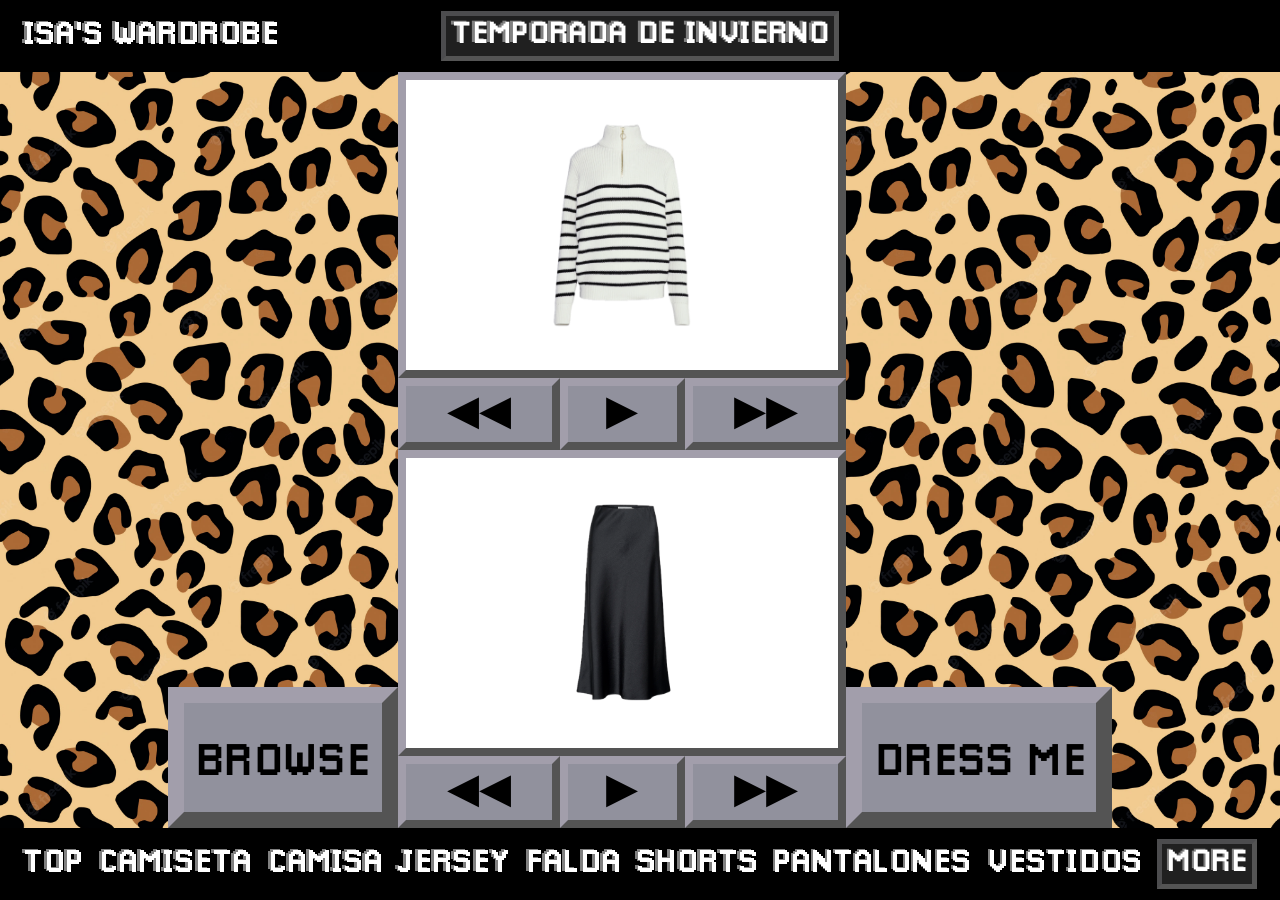
==== index.html @ 226e9b0c "Actualización" ====
<!DOCTYPE html>
<html lang="en">

<head>
    <meta charset="UTF-8">
    <meta http-equiv="X-UA-Compatible" content="IE=edge">
    <meta name="viewport" content="width=device-width, initial-scale=1.0">
    <link rel="manifest" href="manifest.json">
    <meta name="theme-color" content="#000000">
    <meta name="apple-mobile-web-app-capable" content="yes">
    <meta name="apple-mobile-web-app-status-bar-style" content="black-translucent">
    <meta name="apple-mobile-web-app-title" content="Clueless Closet">
    <link rel="apple-touch-icon" href="assets/images/icon-192.png">
    <link rel="stylesheet" href="reset.css">
    <link rel="stylesheet" href="styles.css">
    <title>Ugh, as if! | CHER'S WARDROBE</title>
    <link rel="icon" type="image/x-icon" href="assets/images/pc.png">
</head>

<body>

    <nav>
        <ul>
            <li>ISA'S WARDROBE</li>
            <li class="seasonContainer">
                <div class="smallBtn" id="seasonBtn">TEMPORADA DE INVIERNO</div>
                <div id="seasonDropdown" class="noDisplay">
                    <div class="smallBtn seasonOption" data-season="winter">TEMPORADA DE INVIERNO</div>
                    <div class="smallBtn seasonOption" data-season="summer">TEMPORADA DE VERANO</div>
                </div>
            </li>
            <li></li>
        </ul>
    </nav>

    <main>
        <div>
            <div class="bigBtn" id="browseBtn">BROWSE</div>

            <div id="clothesDiv">
                <div id="topCarousel">
                    <div class="carouselContainer"></div>
                </div>

                <div class="carouselBtnDiv">
                    <span class="carouselBtn top prev">◂◂</span>
                    <span class="carouselBtn top next">▸</span>
                    <span class="carouselBtn top next">▸▸</span>
                </div>

                <div id="bottomCarousel">
                    <div class="carouselContainer"></div>
                </div>
                
                <div class="carouselBtnDiv">
                    <span class="carouselBtn bottom prev">◂◂</span>
                    <span class="carouselBtn bottom next">▸</span>
                    <span class="carouselBtn bottom next">▸▸</span>
                </div>
                <div id="tryOnContainer" class="noDisplay">
                    <div class="tryOnPreviewArea">
                        <img id="tryOnModelImg" src="assets/images/models/modelo_isa_1.png" alt="Model Preview">
                        <div id="tryOnStatus" class="noDisplay">
                            <div class="spinner"></div>
                            <span id="tryOnStatusText">GENERATING OUTFIT WITH IDM-VTON...</span>
                        </div>
                    </div>
                    <div class="tryOnControls">
                        <button id="runTryOnBtn" class="smallBtn">TRY ON WITH AI</button>
                        <button id="closeTryOnBtn" class="smallBtn">CLOSE</button>
                    </div>
                </div>
            </div>

            <div class="bigBtn" id="dressMeBtn">DRESS ME</div>
        </div>
    </main>

    <footer>
        <ul>
            <!-- <li>SHOES</li> -->
            <!-- <li>JEWELRY</li> -->
            <!-- <li>SCARVES</li> -->
            <!-- <li>PANTYHOSE</li> -->
            <!-- <li>UNDERWEAR</li> -->
            <!-- <li>PANTS</li> -->
            <li class="typeFilter" data-type="top" data-category="top">TOP</li>
            <li class="typeFilter" data-type="camiseta" data-category="top">CAMISETA</li>
            <li class="typeFilter" data-type="camisa" data-category="top">CAMISA</li>
            <li class="typeFilter" data-type="jersey" data-category="top">JERSEY</li>
            <li class="typeFilter" data-type="falda" data-category="bottom">FALDA</li>
            <li class="typeFilter" data-type="shorts" data-category="bottom">SHORTS</li>
            <li class="typeFilter" data-type="pantalones" data-category="bottom">PANTALONES</li>
            <li class="typeFilter" data-type="vestidos" data-category="dress">VESTIDOS</li>


            <li>
                <a href="https://github.com/praxeds" target="_blank"><div class="smallBtn">MORE</div></a>
            </li>
        </ul>
    </footer>

    <aside id="popUpDiv" class="noDisplay">
        <div id="popUp">
            <div id="popUpText"></div>
            <div id="popUpButtons" class="noDisplay">
                <button id="popUpYesBtn" class="smallBtn">YES</button>
                <button id="popUpNoBtn" class="smallBtn">NO</button>
            </div>
        </div>
        <div id="popUpShadow"></div>
    </aside>
    <!-- <aside id="overlay"></aside> -->
    <script src="script.js"></script>
</body>

</html>
---- styles.css ----
@font-face {
    font-family: "Pixellari";
    src: url("assets/fonts/Pixellari/Pixellari.woff2") format("woff2"),
        url("assets/fonts/Pixellari/Pixellari.woff") format("woff");
    font-weight: bold;
    font-style: normal;
    font-display: swap;
}

#overlay {
    width: 100%;
    height: 100%;
    position: absolute;
    left: 0;
    top: 0;
    background: url("assets/images/overlay.jpg");
    background-size: cover;
    mix-blend-mode: multiply;
    opacity: 0.2;
    pointer-events: none;
    z-index: 3;
}

#popUp,
#popUpShadow {
    position: absolute;
    width: 73vw;
    min-height: 12vw;
    left: 50%;
    top: 50%;
    padding: 1.5vw;
    box-sizing: border-box;
}

#popUp {
    background-color: white;
    transform: translate(-50%, -50%);
    display: flex;
    flex-direction: column;
    justify-content: center;
    align-items: center;
    font-size: 5vw;
    text-align: center;
    outline: 0.5vmin solid black;
    z-index: 10;
}

#popUpText {
    margin-bottom: 1vw;
}

#popUpButtons {
    display: flex;
    gap: 2vw;
    justify-content: center;
    width: 100%;
}

#popUpButtons button {
    padding: 0.5vw 2vw;
    font-size: 3vw;
}

#popUpShadow {
    background-color: black;
    transform: translate(-48%, -40%);
    opacity: 0.8;
    z-index: 9;
}

body {
    height: 100vh;
    display: flex;
    flex-direction: column;
    font-family: "Pixellari";
    overflow: hidden;
}

main {
    flex: 1;
    background: palevioletred;
    overflow: hidden;
}

a {
    text-decoration: none;
}

nav {
    position: relative;
}

nav,
footer {
    height: 3%;
    background: black;
    display: flex;
    align-items: center;
    padding: 2.5vmin;
}

main {
    flex: 1;
    background: palevioletred;
}

nav>ul,
footer>ul {
    width: 100%;
    color: white;
    font-size: 2.5vw;
    display: flex;
    justify-content: space-between;
    align-items: center;
}

nav>ul>li {
    width: 33.33%;
    text-shadow: -0.2vw -0.1vw gray;
    display: flex;
    align-items: center;
}

nav>ul>li:nth-of-type(1) {
    justify-content: flex-start;
}

nav>ul>li:nth-of-type(2) {
    justify-content: center;
    text-align: center;
}

nav>ul>li:nth-of-type(3) {
    justify-content: flex-end;
}

footer>ul>li {
    cursor: pointer;
    text-shadow: -0.2vw -0.1vw gray;
    transition: color 0.2s, text-shadow 0.2s;
}

footer>ul>li.activeFilter {
    color: #ffff00;
    text-shadow: 0.1vw 0.1vw 0px #ff007f, -0.1vw -0.1vw 0px #000;
    text-decoration: underline;
}

main>div {
    width: 100%;
    height: 100%;
    background-image: url("assets/images/leopardPattern.png");
    background-size: 50%;
    display: flex;
    justify-content: center;
    align-items: center;
}

#clothesDiv {
    height: 100%;
    width: 35vw;
    display: flex;
    flex-direction: column;
    align-items: center;
}

.carouselBtnDiv {
    width: 100%;
    height: 8vh;
    display: flex;
    justify-content: center;
}

#topCarousel,
#bottomCarousel {
    flex: 1;
    width: 100%;
    box-sizing: border-box;
    background: white;
}

#clothesDiv.vestidosActive #bottomCarousel,
#clothesDiv.vestidosActive .carouselBtnDiv:nth-of-type(2) {
    display: none !important;
}

#clothesDiv.vestidosActive #topCarousel {
    flex: 2;
}

.carouselContainer {
    width: 100%;
    height: 100%;
    position: relative;
}

img {
    height: 70%;
    width: 70%;
    object-fit: contain;
    position: absolute;
    left: 50%;
    top: 50%;
    transform: translate(-50%, -50%);
}

.noDisplay {
    display: none !important;
}


/*!Button Styles*/
.smallBtn,
.bigBtn,
.carouselBtn {
    cursor: pointer;
}

.smallBtn:focus,
.smallBtn:hover,
.bigBtn,
.bigBtn:active,
.carouselBtn,
.carouselBtn:active {
    color: black;
}


.smallBtn:focus,
.smallBtn:hover,
.bigBtn:active,
.carouselBtn:active {
    background: #3330c9;
}

.smallBtn:focus,
.smallBtn:hover,
.bigBtn:active,
.carouselBtn:active {
    text-shadow: -0.2vw -0.1vw gray;
    border-bottom-color: #000;
    border-left-color: #a6b3ff;
    border-right-color: #000;
    border-top-color: #a6b3ff;
}

#topCarousel,
#bottomCarousel,
.carouselBtn {
    border-bottom: 0.7vw inset #000;
    border-left: 0.7vw inset #f1ebff;
    border-right: 0.7vw inset #000;
    border-top: 0.7vw inset #f1ebff;
}

.smallBtn {
    width: auto;
    padding: 0.4vw;
    color: white;
    background: #202020;
    border-bottom: 0.4vw inset #000;
    border-left: 0.4vw inset #9f9fa2;
    border-right: 0.4vw inset #000;
    border-top: 0.4vw inset #9f9fa2;
    box-sizing: border-box;
    display: inline-flex;
    justify-content: center;
    align-items: center;
    font-size: 2.4vw;
    text-align: center;
}

.seasonContainer {
    position: relative;
    display: flex;
    justify-content: center;
    align-items: center;
    text-align: center;
}

#seasonDropdown {
    position: absolute;
    top: 0;
    left: 50%;
    transform: translateX(-50%);
    display: flex;
    flex-direction: column;
    align-items: center;
    z-index: 100;
    background: black;
    padding: 0;
    width: max-content;
}

#seasonDropdown .seasonOption {
    display: flex;
    justify-content: center;
    align-items: center;
    margin: 0;
    white-space: nowrap;
    width: 100%;
    box-sizing: border-box;
    text-align: center;
}

.bigBtn {
    background: #91919d;
    border-bottom: 1.3vw inset #000;
    border-left: 1.3vw inset #f1ebff;
    border-right: 1.3vw inset #000;
    border-top: 1.3vw inset #f1ebff;
    font-size: 3.5vw;
    padding: 2vw 0.8vw;
    padding-top: 3vw;
    align-self: end;
    min-width: 18vw;
    display: inline-flex;
    justify-content: center;
    align-items: center;
    text-align: center;
    box-sizing: border-box;
}

.carouselBtn {
    background: #91919d;
    font-size: 5vw;
    display: flex;
    justify-content: center;
    align-items: center;
}

.carouselBtn:nth-of-type(odd) {
    flex: 2;
}

.carouselBtn:nth-of-type(even) {
    flex: 1.5;
}

/* Virtual Try-On Container Styles */
#tryOnContainer {
    height: 100%;
    max-height: 100%;
    width: 100%;
    display: flex;
    flex-direction: column;
    background: white;
    border-bottom: 0.7vw inset #000;
    border-left: 0.7vw inset #f1ebff;
    border-right: 0.7vw inset #000;
    border-top: 0.7vw inset #f1ebff;
    box-sizing: border-box;
    padding: 0.5vw;
    overflow: hidden;
}

.tryOnPreviewArea {
    flex: 1;
    height: 0;
    min-height: 0;
    position: relative;
    width: 100%;
    display: flex;
    justify-content: center;
    align-items: center;
    background: #f8f8f8;
    border: 0.3vw inset #000;
    overflow: hidden;
}

#tryOnModelImg {
    height: 100%;
    width: 100%;
    max-height: 100%;
    max-width: 100%;
    object-fit: contain;
    position: relative;
}

.tryOnControls {
    display: flex;
    justify-content: space-around;
    gap: 0.5vw;
    margin-top: 0.4vw;
}

.tryOnControls button {
    flex: 1;
    font-size: 1.6vw;
    padding: 0.3vw;
}

#tryOnStatus {
    position: absolute;
    top: 0;
    left: 0;
    width: 100%;
    height: 100%;
    background: rgba(0, 0, 0, 0.82);
    color: #ffff00;
    display: flex;
    flex-direction: column;
    justify-content: center;
    align-items: center;
    gap: 1vw;
    font-size: 1.6vw;
    z-index: 5;
    text-align: center;
    padding: 0.8vw;
    box-sizing: border-box;
}

.spinner {
    width: 3.5vw;
    height: 3.5vw;
    border: 0.5vw solid #fff;
    border-top-color: #ff007f;
    border-radius: 50%;
    animation: spin 1s linear infinite;
}

@keyframes spin {
    to {
        transform: rotate(360deg);
    }
}
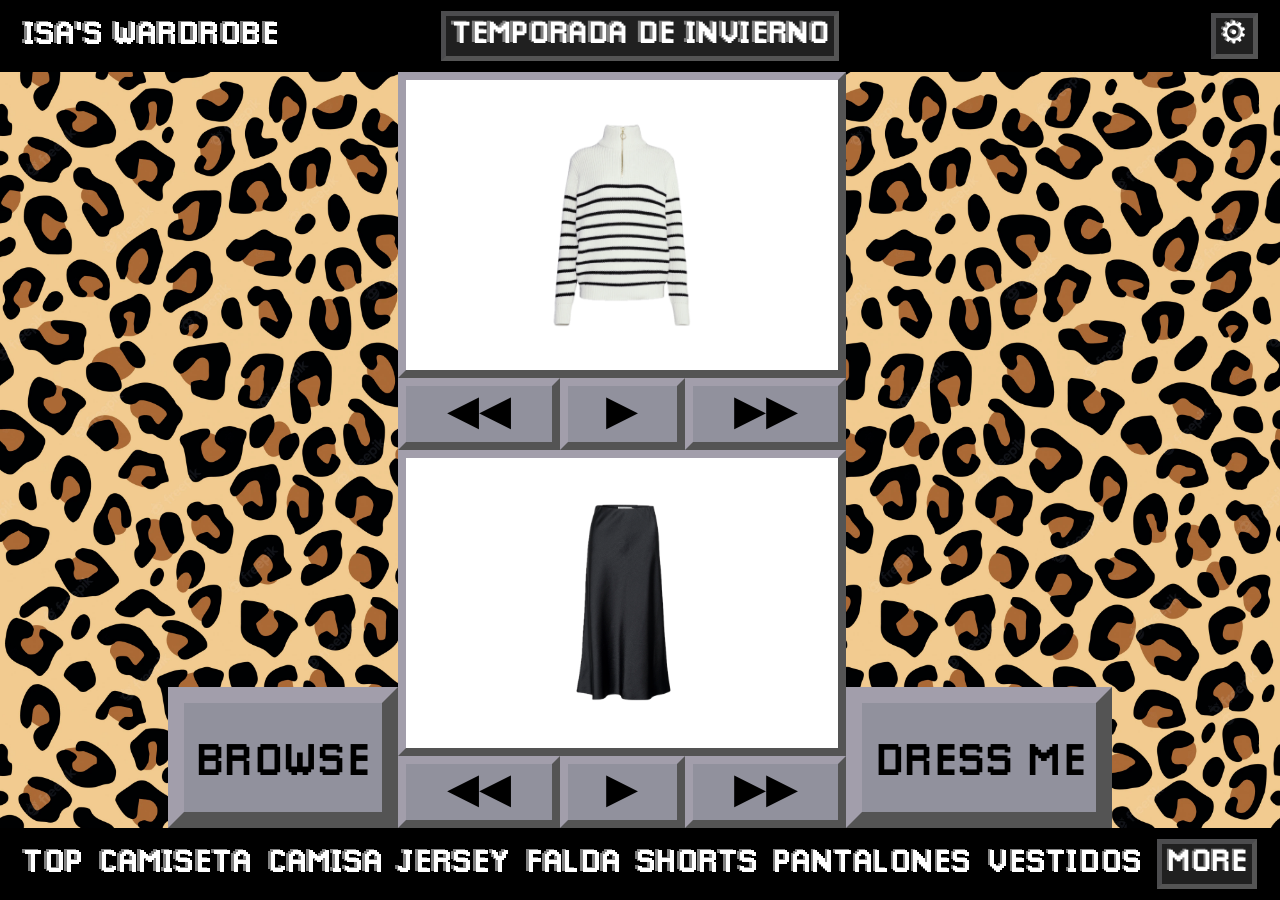
==== commit 19cc00e0: "Actualización" ====
--- a/index.html
+++ b/index.html
@@ -29,7 +29,7 @@
                     <div class="smallBtn seasonOption" data-season="summer">TEMPORADA DE VERANO</div>
                 </div>
             </li>
-            <li></li>
+            <li><div class="smallBtn" id="settingsBtn">⚙</div></li>
         </ul>
     </nav>
 
@@ -95,7 +95,7 @@
 
 
             <li>
-                <a href="https://github.com/praxeds" target="_blank"><div class="smallBtn">MORE</div></a>
+                <a href="more.html"><div class="smallBtn">MORE</div></a>
             </li>
         </ul>
     </footer>
@@ -110,6 +110,22 @@
         </div>
         <div id="popUpShadow"></div>
     </aside>
+
+    <aside id="settingsModalDiv" class="noDisplay">
+        <div id="settingsModal">
+            <div class="settingsTitle">SETTINGS</div>
+            <div class="settingsRow">
+                <span>SOUND EFFECTS</span>
+                <button id="toggleSoundBtn" class="smallBtn">ON</button>
+            </div>
+            <div class="settingsRow">
+                <span>VIRTUAL TRY-ON</span>
+                <button id="toggleTryOnBtn" class="smallBtn">ON</button>
+            </div>
+            <button id="closeSettingsBtn" class="smallBtn">CLOSE</button>
+        </div>
+        <div id="settingsModalShadow"></div>
+    </aside>
     <!-- <aside id="overlay"></aside> -->
     <script src="script.js"></script>
 </body>
--- a/styles.css
+++ b/styles.css
@@ -68,6 +68,72 @@
     z-index: 9;
 }
 
+#settingsModal,
+#settingsModalShadow {
+    position: absolute;
+    width: 60vw;
+    max-width: 550px;
+    left: 50%;
+    top: 50%;
+    padding: 2vw;
+    box-sizing: border-box;
+}
+
+#settingsModal {
+    background-color: white;
+    transform: translate(-50%, -50%);
+    display: flex;
+    flex-direction: column;
+    justify-content: center;
+    align-items: center;
+    gap: 1.5vw;
+    font-size: 2.5vw;
+    text-align: center;
+    outline: 0.5vmin solid black;
+    z-index: 100;
+}
+
+.settingsTitle {
+    font-size: 3.5vw;
+    text-decoration: underline;
+    margin-bottom: 0.5vw;
+    text-shadow: -0.1vw -0.05vw gray;
+}
+
+.settingsRow {
+    display: flex;
+    justify-content: space-between;
+    align-items: center;
+    width: 100%;
+    padding: 0.5vw 1vw;
+    box-sizing: border-box;
+    font-size: 2.2vw;
+}
+
+.settingsRow button {
+    min-width: 8vw;
+    padding: 0.4vw 1.2vw;
+    font-size: 2.2vw;
+}
+
+.settingsRow button.settingOff {
+    background: #555555;
+    color: #aaaaaa;
+}
+
+#closeSettingsBtn {
+    margin-top: 1vw;
+    padding: 0.4vw 2vw;
+    font-size: 2.4vw;
+}
+
+#settingsModalShadow {
+    background-color: black;
+    transform: translate(-48%, -42%);
+    opacity: 0.8;
+    z-index: 99;
+}
+
 body {
     height: 100vh;
     display: flex;
@@ -268,6 +334,17 @@
     align-items: center;
     font-size: 2.4vw;
     text-align: center;
+}
+
+#settingsBtn {
+    min-width: 3.6vw;
+    height: 3.6vw;
+    padding: 0 0.6vw;
+    aspect-ratio: 1 / 1;
+    display: inline-flex;
+    justify-content: center;
+    align-items: center;
+    box-sizing: border-box;
 }
 
 .seasonContainer {
@@ -424,3 +501,70 @@
         transform: rotate(360deg);
     }
 }
+
+/* More Page Styles */
+.moreMainDiv {
+    width: 100%;
+    height: 100%;
+    background-image: url("assets/images/leopardPattern.png");
+    background-size: 50%;
+    display: flex;
+    justify-content: center;
+    align-items: center;
+}
+
+.moreBox {
+    background: white;
+    border-bottom: 0.7vw inset #000;
+    border-left: 0.7vw inset #f1ebff;
+    border-right: 0.7vw inset #000;
+    border-top: 0.7vw inset #f1ebff;
+    box-sizing: border-box;
+    padding: 2vw;
+    display: flex;
+    justify-content: space-around;
+    align-items: center;
+    gap: 2vw;
+    width: 80vw;
+    max-width: 95%;
+    max-height: 85%;
+}
+
+.characterCard {
+    display: flex;
+    flex-direction: column;
+    align-items: center;
+    justify-content: center;
+    flex: 1;
+    height: 100%;
+}
+
+.characterCard .imgWrapper {
+    width: 100%;
+    height: 30vh;
+    position: relative;
+    display: flex;
+    justify-content: center;
+    align-items: center;
+}
+
+.characterCard .imgWrapper img {
+    height: 100%;
+    width: 100%;
+    object-fit: contain;
+    position: static;
+    transform: none;
+}
+
+.characterName {
+    font-size: 2.2vw;
+    color: black;
+    margin-top: 1vw;
+    text-align: center;
+    text-shadow: -0.1vw -0.05vw gray;
+}
+
+footer>ul.moreFooterUl {
+    justify-content: flex-end;
+}
+
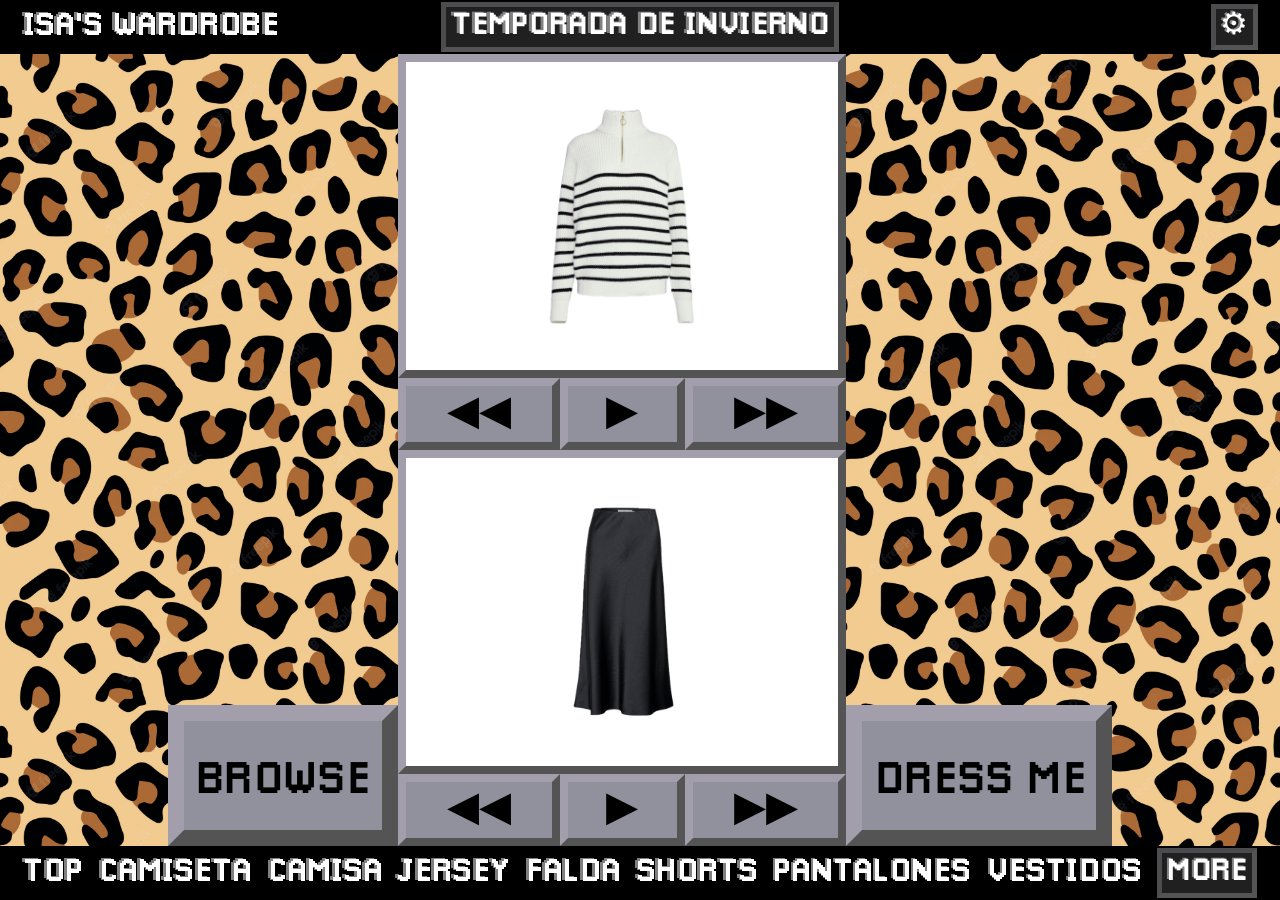
==== commit afc1888f: "Actualizacion" ====
--- a/index.html
+++ b/index.html
@@ -4,11 +4,15 @@
 <head>
     <meta charset="UTF-8">
     <meta http-equiv="X-UA-Compatible" content="IE=edge">
-    <meta name="viewport" content="width=device-width, initial-scale=1.0">
+    <meta name="viewport" content="width=device-width, initial-scale=1.0, viewport-fit=cover">
     <link rel="manifest" href="manifest.json">
     <meta name="theme-color" content="#000000">
+
+    <!-- Mantiene el modo aplicación -->
     <meta name="apple-mobile-web-app-capable" content="yes">
-    <meta name="apple-mobile-web-app-status-bar-style" content="black-translucent">
+
+    <!-- Cambia el estilo a fondo negro sólido con texto e iconos blancos -->
+    <meta name="apple-mobile-web-app-status-bar-style" content="black">
     <meta name="apple-mobile-web-app-title" content="Clueless Closet">
     <link rel="apple-touch-icon" href="assets/images/icon-192.png">
     <link rel="stylesheet" href="reset.css">
@@ -29,7 +33,9 @@
                     <div class="smallBtn seasonOption" data-season="summer">TEMPORADA DE VERANO</div>
                 </div>
             </li>
-            <li><div class="smallBtn" id="settingsBtn">⚙</div></li>
+            <li>
+                <div class="smallBtn" id="settingsBtn">⚙</div>
+            </li>
         </ul>
     </nav>
 
@@ -51,7 +57,7 @@
                 <div id="bottomCarousel">
                     <div class="carouselContainer"></div>
                 </div>
-                
+
                 <div class="carouselBtnDiv">
                     <span class="carouselBtn bottom prev">◂◂</span>
                     <span class="carouselBtn bottom next">▸</span>
@@ -67,6 +73,7 @@
                     </div>
                     <div class="tryOnControls">
                         <button id="runTryOnBtn" class="smallBtn">TRY ON WITH AI</button>
+                        <button id="corsProxyToggleBtn" class="smallBtn" title="Configurar Proxy CORS para iPad / Safari">PROXY: OFF</button>
                         <button id="closeTryOnBtn" class="smallBtn">CLOSE</button>
                     </div>
                 </div>
@@ -95,7 +102,9 @@
 
 
             <li>
-                <a href="more.html"><div class="smallBtn">MORE</div></a>
+                <a href="more.html">
+                    <div class="smallBtn">MORE</div>
+                </a>
             </li>
         </ul>
     </footer>
--- a/styles.css
+++ b/styles.css
@@ -134,18 +134,38 @@
     z-index: 99;
 }
 
+html,
 body {
+    width: 100%;
+    height: 100%;
     height: 100vh;
+    height: 100dvh;
+    margin: 0;
+    padding: 0;
+    overflow: hidden;
+    position: fixed;
+    top: 0;
+    left: 0;
+    /* Evita el scroll táctil y el rebote en iOS */
+    touch-action: none;
+    -webkit-overflow-scrolling: auto;
+    overscroll-behavior: none;
+    box-sizing: border-box;
+}
+
+body {
     display: flex;
     flex-direction: column;
     font-family: "Pixellari";
-    overflow: hidden;
 }
 
 main {
     flex: 1;
+    height: 0;
+    min-height: 0;
     background: palevioletred;
     overflow: hidden;
+    box-sizing: border-box;
 }
 
 a {
@@ -158,16 +178,14 @@
 
 nav,
 footer {
-    height: 3%;
+    height: 6vh;
+    min-height: 35px;
     background: black;
     display: flex;
     align-items: center;
-    padding: 2.5vmin;
-}
-
-main {
-    flex: 1;
-    background: palevioletred;
+    padding: 1vmin 2.5vmin;
+    box-sizing: border-box;
+    flex-shrink: 0;
 }
 
 nav>ul,
@@ -220,6 +238,8 @@
     display: flex;
     justify-content: center;
     align-items: center;
+    box-sizing: border-box;
+    overflow: hidden;
 }
 
 #clothesDiv {
@@ -228,13 +248,18 @@
     display: flex;
     flex-direction: column;
     align-items: center;
+    box-sizing: border-box;
+    overflow: hidden;
 }
 
 .carouselBtnDiv {
     width: 100%;
     height: 8vh;
-    display: flex;
-    justify-content: center;
+    max-height: 12%;
+    flex-shrink: 0;
+    display: flex;
+    justify-content: center;
+    box-sizing: border-box;
 }
 
 #topCarousel,
@@ -389,7 +414,7 @@
     font-size: 3.5vw;
     padding: 2vw 0.8vw;
     padding-top: 3vw;
-    align-self: end;
+    align-self: flex-end;
     min-width: 18vw;
     display: inline-flex;
     justify-content: center;
@@ -511,6 +536,8 @@
     display: flex;
     justify-content: center;
     align-items: center;
+    box-sizing: border-box;
+    overflow: hidden;
 }
 
 .moreBox {
